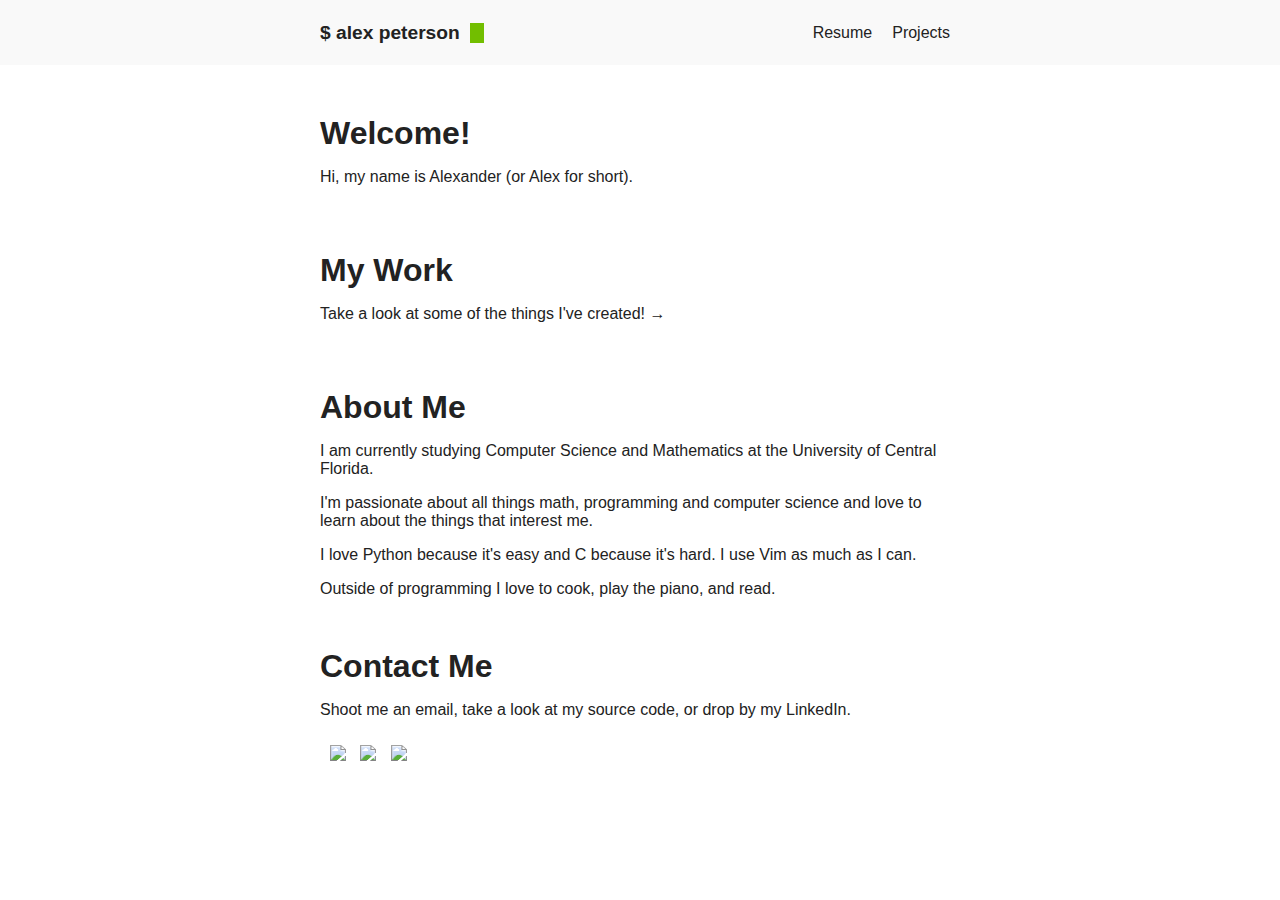
==== index.html @ f60c42a6 "Old changes" ====
<!DOCTYPE html>
<html>
    <head>
        <title>alexander</title>
        <link rel="stylesheet" href="main.css">
    </head>

    <body>
        <div id="head-container">
            <div id="head-content">

                <span id="my-name">
                    <p> $ alex peterson </p>
                </span>

                <span id="links">
                    <a>Resume</a>
                    <a href="project-page.html">Projects</a>
                </span>

            </div>
        </div>

        <div id="body-container">
            <div id="body-content">
                <div id="introduction">
                    <h>Welcome!</h>
                    <p>Hi, my name is Alexander (or Alex for short).</p>
                </div>

                <a href="project-page.html">
                    <div id="projects">
                        <h>My Work</h>
                        <p>Take a look at some of the things I've created! →</p>
                    </div>
                </a>
                
                <div id="about-me">
                    <h>About Me</h>
                    <p>
                        I am currently studying Computer Science and Mathematics at the University 
                        of Central Florida.
                    </p>
                    <p> 
                        I'm passionate about all things math, programming and computer science and 
                        love to learn about the things that interest me. 
                    </p>
                    <p> 
                        I love Python because it's easy and C because it's hard. I use Vim as much as I can.
                    </p>
                    <p>
                        Outside of programming I love to cook, play the piano, and read.
                    </p>
                </div>

                <div id="contact-me">
                    <h>Contact Me</h>
                    <p>Shoot me an email, take a look at my source code, or drop by my LinkedIn.</p>
                    <div id="contact-methods">
                        <a href="mailto:alexpeterson0804@gmail.com"><img src="https://img.icons8.com/ios-filled/50/000000/email.png"/></a>
                        <a href="https://github.com/alexp0804"><img src="https://img.icons8.com/ios-filled/50/000000/github.png"/></a>
                        <a href="https://www.linkedin.com/in/alexp0804/"><img src="https://img.icons8.com/ios-filled/50/000000/linkedin.png"/></a>
                    </div>
                </div>
            </div>
        </div>

    </body>

</html>
---- main.css ----
:root {
    --text-color: #222;
    --secondary-text-color: #111;
    --bg-color: #fff;
    --header-color: #f9f9f9;
    --cursor-color: rgb(114, 190, 0); 
}

@media (prefers-color-scheme: dark) {
    :root {
        --text-color: #bbb;
        --secondary-text-color: #aaa;
        --bg-color: #292a2d;
        --header-color: #222326; 
        --cursor-color: greenyellow;
    }
    #contact-methods img {
        filter: invert(80%);
    }
    hr {
        opacity: 30%;
    }
}

* {
    font-family: -apple-system, BlinkMacSystemFont, "Segoe UI", Helvetica, "Apple Color Emoji", Arial, sans-serif, "Segoe UI Emoji", "Segoe UI Symbol";
}

body {
    background-color: var(--bg-color); 
    margin: 0;
}

#head-container {
    height: 65px;
    display: flex;    
    justify-content: center;

    background-color: var(--header-color);
}

#head-content {
    width: 50%;
    max-width: 790px;
    min-width: 590px;

    display: flex;
    flex-direction: row;
    justify-content: space-between;

    color: var(--text-color);
}

#head-content a {
    text-decoration: none;
    color: var(--text-color);
}

#my-name {
    display: flex;
    justify-content: space-between;
    align-items: center;

    font-size: larger;
    font-weight: bold;
}

#head-content p::after {
    width: 14px;
    height: 20px;
    margin-left: 5px;

    display: inline-block;
    vertical-align: text-bottom;

    content: "";

    background: var(--cursor-color);

    animation: cursor-blink 1.25s steps(2) infinite
}

@keyframes cursor-blink {
    0% {
        opacity: 0%;
    }
}

#links {
    display: flex;
    justify-content: space-between;
    align-items: center;
}

#links a {
    margin: 10px;
    vertical-align: middle;
}

#body-container {
    display: flex;
    justify-content: center;
    margin-top: 50px;
    color: var(--text-color);
}

#body-content {
    width: 50%;
    max-width: 710px;
    min-width: 590px;
}
#body-content h {
    font-size: xx-large;
    font-weight: bolder;
}
#body-content a {
    text-decoration: none;
    display: inline-block;
    color: var(--text-color);
}

#body-content img {
   max-width: 350px;
}

#images {
    display: flex;
    flex-direction: row;
    flex-wrap: wrap;
    justify-content: space-around;
}

#projects, #about-me, #contact-me {
    margin-top: 50px;
    text-decoration: none;
    color: var(--text-color);
}

#contact-methods {
    padding: 10px;
}

#contact-methods a {
    margin: 0px 10px 0px 0px;
}

.project p1 {
    display: block;
    padding-top: 34px;
    font-size:x-large;
}
.project p2 {
    display:block;
    padding-top: 10px;
    line-height: 1.5;
    color: var(--secondary-text-color);
}
.project a {
    display: block;
    padding: 29px 0px 20px 0px;
    text-decoration: none;
    color: var(--text-color);
}

.project img {
    display: block;
    margin-left: auto;
    margin-right: auto;
}

hr {
    width: 98%;
}

#display-canvas {
    margin: 20px 0 10px 0;
    display: flex;
    justify-content: center;
}

canvas {
    width: 90% !important;
    height: 90% !important;
    border: 2px solid;
    border-color: var(--header-color);
}

#button-container {
    display: flex;
    justify-content: center;

}
button, select {
    margin: 10px;
    width: 70px;
    height: 40px;

    color: var(--text-color);
    background-color: var(--header-color);

    border: 2px solid;
    border-color: var(--header-color);
    border-radius: 5px;
}

select {
    width: 90px;
}
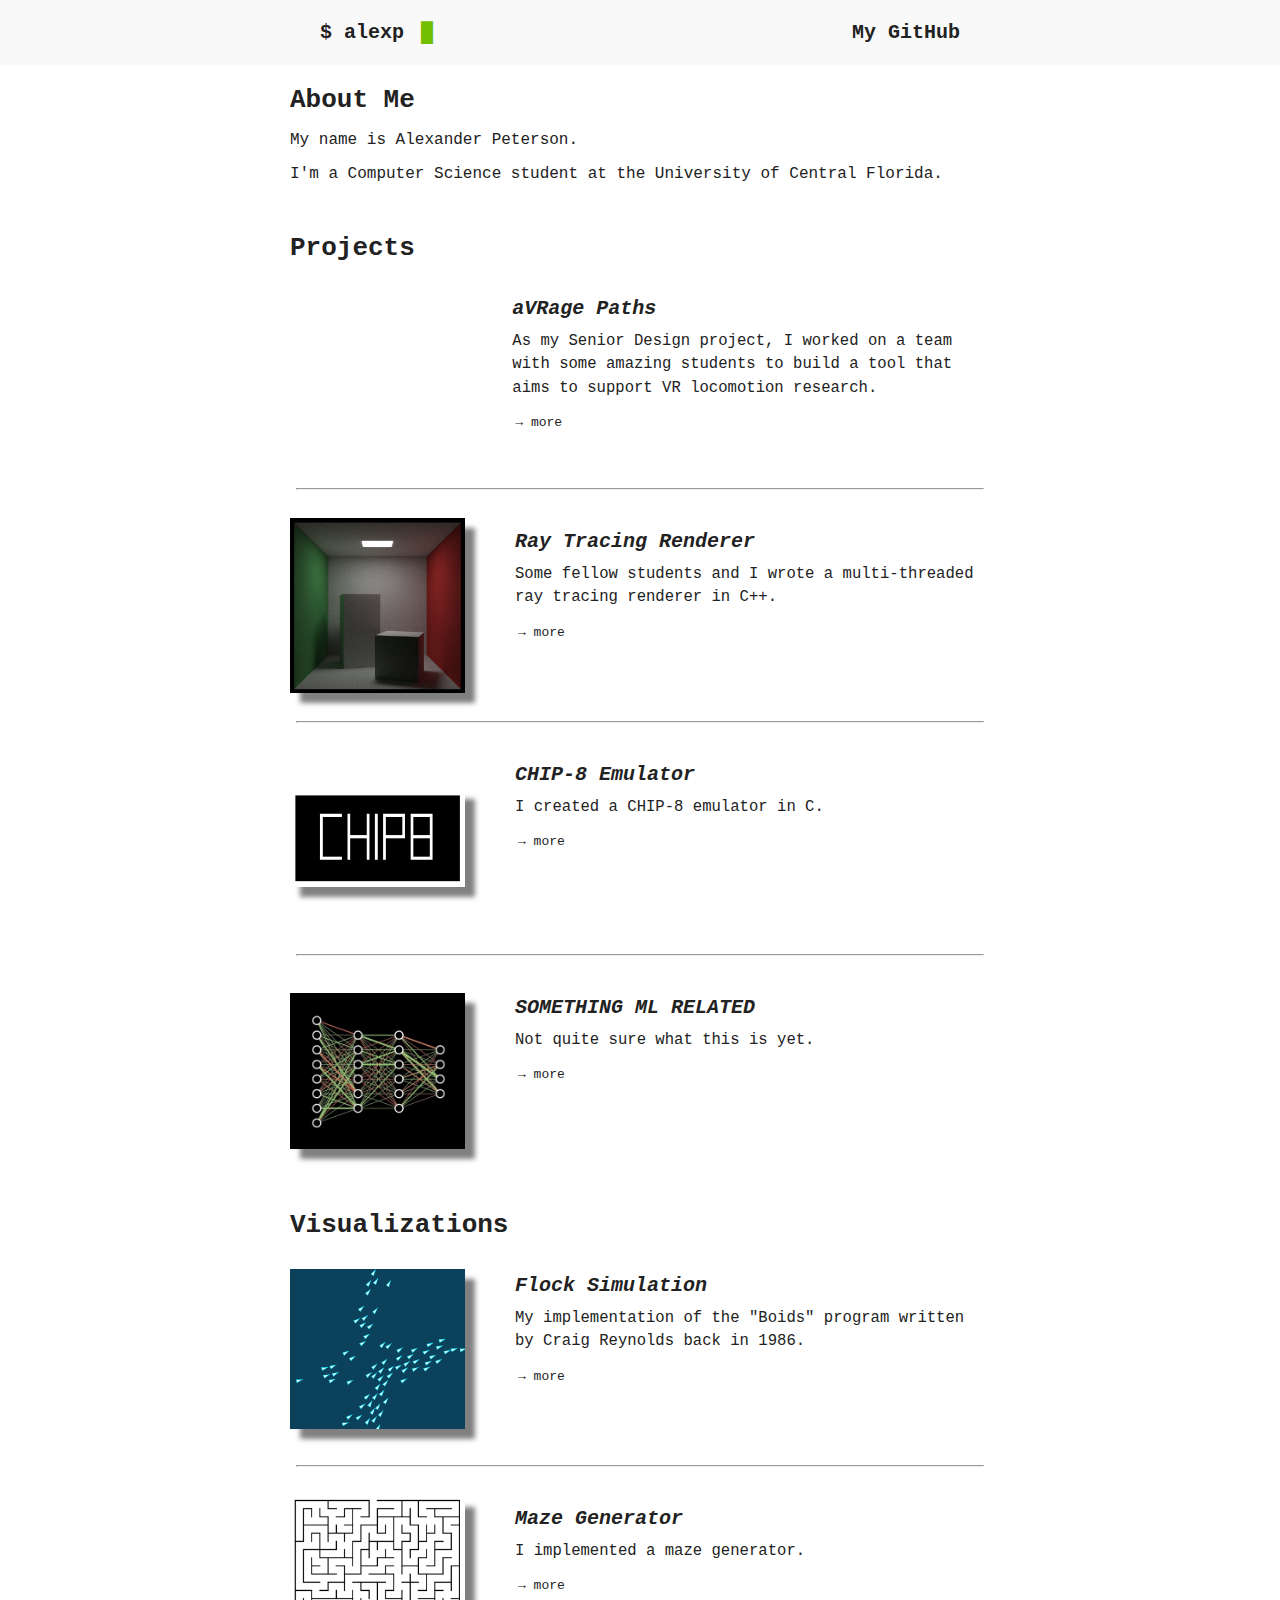
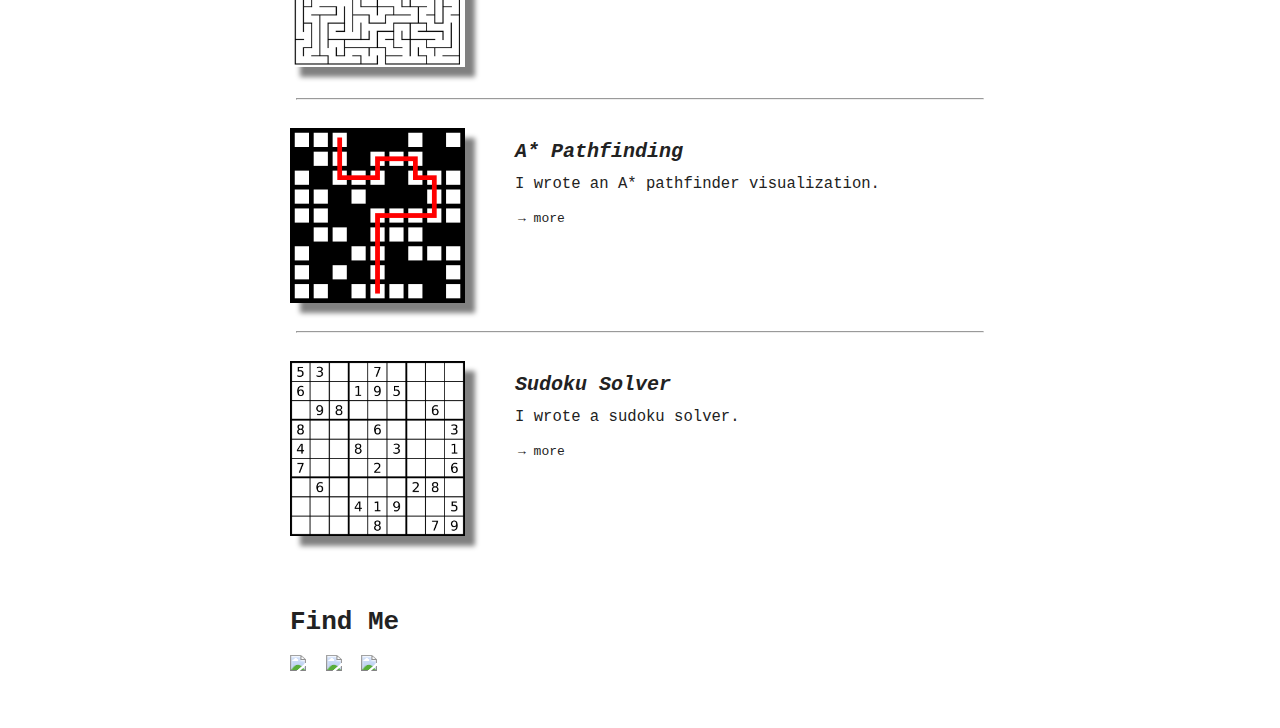
==== commit d256e9da: "Major changes" ====
--- a/index.html
+++ b/index.html
@@ -1,70 +1,165 @@
 <!DOCTYPE html>
 <html>
-    <head>
-        <title>alexander</title>
-        <link rel="stylesheet" href="main.css">
-    </head>
 
-    <body>
-        <div id="head-container">
-            <div id="head-content">
+<head>
+    <title>alexander</title>
+    <link rel="stylesheet" href="main.css">
+</head>
 
-                <span id="my-name">
-                    <p> $ alex peterson </p>
-                </span>
+<body>
+    <div id="head-container">
+        <div id="head-content">
+            <span id="my-name">
+                <p> $ alexp </p>
+            </span>
 
-                <span id="links">
-                    <a>Resume</a>
-                    <a href="project-page.html">Projects</a>
-                </span>
+            <span id="links">
+                <a href="https://github.com/alexp0804/">My GitHub</a>
+            </span>
 
+        </div>
+    </div>
+
+    <div id="body-container">
+        <div id="body-content">
+            <div id="about-me">
+                <h>About Me</h>
+                <p>
+                    My name is Alexander Peterson.
+                </p>
+                <p>
+                    I'm a Computer Science student at the University of Central Florida.
+                </p>
             </div>
-        </div>
 
-        <div id="body-container">
-            <div id="body-content">
-                <div id="introduction">
-                    <h>Welcome!</h>
-                    <p>Hi, my name is Alexander (or Alex for short).</p>
-                </div>
+            <div id="projects">
+                <h>Projects</h>
+            </div>
 
-                <a href="project-page.html">
-                    <div id="projects">
-                        <h>My Work</h>
-                        <p>Take a look at some of the things I've created! →</p>
-                    </div>
-                </a>
-                
-                <div id="about-me">
-                    <h>About Me</h>
-                    <p>
-                        I am currently studying Computer Science and Mathematics at the University 
-                        of Central Florida.
-                    </p>
-                    <p> 
-                        I'm passionate about all things math, programming and computer science and 
-                        love to learn about the things that interest me. 
-                    </p>
-                    <p> 
-                        I love Python because it's easy and C because it's hard. I use Vim as much as I can.
-                    </p>
-                    <p>
-                        Outside of programming I love to cook, play the piano, and read.
-                    </p>
-                </div>
-
-                <div id="contact-me">
-                    <h>Contact Me</h>
-                    <p>Shoot me an email, take a look at my source code, or drop by my LinkedIn.</p>
-                    <div id="contact-methods">
-                        <a href="mailto:alexpeterson0804@gmail.com"><img src="https://img.icons8.com/ios-filled/50/000000/email.png"/></a>
-                        <a href="https://github.com/alexp0804"><img src="https://img.icons8.com/ios-filled/50/000000/github.png"/></a>
-                        <a href="https://www.linkedin.com/in/alexp0804/"><img src="https://img.icons8.com/ios-filled/50/000000/linkedin.png"/></a>
+            <div class="project">
+                <img src="" class="project-img"></img>
+                <div class="project-info">
+                    <p1>aVRage Paths</p1>
+                    <p2>As my Senior Design project, I worked on a team with some amazing students to build a tool that
+                        aims to support VR locomotion research.</p2>
+                    <div>
+                        <a href="" class="Underline-link">→ more</a>
                     </div>
                 </div>
             </div>
+
+            <hr>
+
+            <div class="project">
+                <img src="images/raytracing.png" class="project-img"></img>
+                <div class="project-info">
+                    <p1>Ray Tracing Renderer</p1>
+                    <p2>Some fellow students and I wrote a multi-threaded ray tracing renderer in C++.</p2>
+                    <div>
+                        <a href="" class="Underline-link">→ more</a>
+                    </div>
+                </div>
+            </div>
+
+            <hr>
+
+            <div class="project">
+                <img src="images/chip8.png" class="project-img"></img>
+                <div class="project-info">
+                    <p1>CHIP-8 Emulator</p1>
+                    <p2>I created a CHIP-8 emulator in C.</p2>
+                    <div>
+                        <a href="projects/chip8.html" class="Underline-link">→ more</a>
+                    </div>
+                </div>
+            </div>
+
+            <hr>
+
+            <div class="project">
+                <img src="images/neural-networks.jpg" class="project-img"></img>
+                <div class="project-info">
+                    <p1>SOMETHING ML RELATED</p1>
+                    <p2>Not quite sure what this is yet.</p2>
+                    <div>
+                        <a href="" class="Underline-link">→ more</a>
+                    </div>
+                </div>
+            </div>
+
+
+
+            <br>
+            <br>
+            <h>Visualizations</h>
+
+
+            <div class="project">
+                <img src="images/boids.png" class="project-img"></img>
+                <div class="project-info">
+                    <p1>Flock Simulation</p1>
+                    <p2>My implementation of the "Boids" program written by Craig Reynolds back in 1986.</p2>
+                    <div>
+                        <a href="projects/boids.html" class="Underline-link">→ more</a>
+                    </div>
+                </div>
+            </div>
+
+            <hr>
+
+            <div class="project">
+                <img src="images/maze.png" class="project-img"></img>
+                <div class="project-info">
+                    <p1>Maze Generator</p1>
+                    <p2>I implemented a maze generator.</p2>
+                    <div>
+                        <a href="projects/maze.html" class="Underline-link">→ more</a>
+                    </div>
+                </div>
+            </div>
+
+            <hr>
+
+            <div class="project">
+                <img src="images/pathfinding.png" class="project-img"></img>
+                <div class="project-info">
+                    <p1>A* Pathfinding</p1>
+                    <p2>I wrote an A* pathfinder visualization.</p2>
+                    <div>
+                        <a href="projects/astar.html" class="Underline-link">→ more</a>
+                    </div>
+                </div>
+            </div>
+
+            <hr>
+
+            <div class="project">
+                <img src="images/sudoku.png" class="project-img"></img>
+                <div class="project-info">
+                    <p1>Sudoku Solver</p1>
+                    <p2>I wrote a sudoku solver.</p2>
+                    <div>
+                        <a href="projects/sudoku.html" class="Underline-link">→ more</a>
+                    </div>
+                </div>
+            </div>
+
+            <div id="contact-me">
+                <h>Find Me</h>
+                <br>
+                <br>
+                <div id="contact-methods">
+                    <a href="mailto:alexpeterson0804@gmail.com"><img
+                            src="https://img.icons8.com/ios-filled/50/000000/email.png" /></a>
+                    <a href="https://github.com/alexp0804"><img
+                            src="https://img.icons8.com/ios-filled/50/000000/github.png" /></a>
+                    <a href="https://www.linkedin.com/in/alexp0804/"><img
+                            src="https://img.icons8.com/ios-filled/50/000000/linkedin.png" /></a>
+                </div>
+            </div>
         </div>
+    </div>
 
-    </body>
+</body>
 
-</html>
+</html>--- a/main.css
+++ b/main.css
@@ -1,19 +1,21 @@
 
 :root {
     --text-color: #222;
-    --secondary-text-color: #111;
     --bg-color: #fff;
     --header-color: #f9f9f9;
     --cursor-color: rgb(114, 190, 0); 
+    --shadow-color: grey;
+    --underline-color: rgba(50, 50, 50, 0.624);
 }
 
 @media (prefers-color-scheme: dark) {
     :root {
-        --text-color: #bbb;
-        --secondary-text-color: #aaa;
+        --text-color: #FFFFFF;
         --bg-color: #292a2d;
         --header-color: #222326; 
         --cursor-color: greenyellow;
+        --shadow-color: rgb(16, 16, 16);
+        --underline-color: rgba(255, 255, 255, 0.139);
     }
     #contact-methods img {
         filter: invert(80%);
@@ -24,7 +26,7 @@
 }
 
 * {
-    font-family: -apple-system, BlinkMacSystemFont, "Segoe UI", Helvetica, "Apple Color Emoji", Arial, sans-serif, "Segoe UI Emoji", "Segoe UI Symbol";
+    font-family: monospace;
 }
 
 body {
@@ -34,12 +36,10 @@
 
 #head-container {
     height: 65px;
-    display: flex;    
+    display: flex;
     justify-content: center;
-
     background-color: var(--header-color);
 }
-
 #head-content {
     width: 50%;
     max-width: 790px;
@@ -50,129 +50,147 @@
     justify-content: space-between;
 
     color: var(--text-color);
-}
-
+    text-decoration: none;
+    font-size: x-large;
+    font-weight: bold;
+    align-items: center;
+}
 #head-content a {
-    text-decoration: none;
-    color: var(--text-color);
-}
-
-#my-name {
-    display: flex;
-    justify-content: space-between;
-    align-items: center;
-
-    font-size: larger;
-    font-weight: bold;
-}
-
-#head-content p::after {
+    color: inherit;
+    text-decoration: inherit;
+}
+
+/* Blinking Cursor */
+#my-name p::after {
     width: 14px;
     height: 20px;
+
     margin-left: 5px;
-
-    display: inline-block;
-    vertical-align: text-bottom;
-
-    content: "";
-
-    background: var(--cursor-color);
-
-    animation: cursor-blink 1.25s steps(2) infinite
-}
-
+    vertical-align: text-top;
+
+    color: var(--cursor-color);
+    content: '\2588';
+
+    animation: cursor-blink 1.0s steps(2) infinite
+}
 @keyframes cursor-blink {
     0% {
         opacity: 0%;
     }
 }
 
-#links {
-    display: flex;
-    justify-content: space-between;
-    align-items: center;
-}
-
-#links a {
-    margin: 10px;
-    vertical-align: middle;
+/* Fancy link hover highlighting */
+.Underline-link {
+  display: inline-block;
+  position: relative;
+  color: inherit;
+}
+.Underline-link::after {
+  content: '';
+
+  position: absolute;
+  width: 110%;
+  transform: scaleX(0);
+
+  height: 4px;
+  bottom: 0;
+  left: 0;
+
+  background-color: var(--underline-color);
+
+  transform-origin: bottom right;
+  transition: transform 0.25s ease-out;
+}
+.Underline-link:hover::after {
+  transform: scaleX(1);
+  transform-origin: bottom left;
 }
 
 #body-container {
-    display: flex;
-    justify-content: center;
-    margin-top: 50px;
-    color: var(--text-color);
-}
-
-#body-content {
-    width: 50%;
-    max-width: 710px;
-    min-width: 590px;
+    margin: 0 auto;
+    margin-top: 20px;
+    max-width: 700px;
+    color: var(--text-color);
 }
 #body-content h {
     font-size: xx-large;
     font-weight: bolder;
 }
 #body-content a {
-    text-decoration: none;
     display: inline-block;
-    color: var(--text-color);
-}
-
+}
 #body-content img {
-   max-width: 350px;
-}
-
-#images {
-    display: flex;
-    flex-direction: row;
-    flex-wrap: wrap;
-    justify-content: space-around;
-}
-
+    height: auto;
+    max-width: 350px;
+}
 #projects, #about-me, #contact-me {
     margin-top: 50px;
-    text-decoration: none;
-    color: var(--text-color);
-}
-
-#contact-methods {
-    padding: 10px;
-}
-
-#contact-methods a {
-    margin: 0px 10px 0px 0px;
-}
-
+    font-size: large;
+}
+#about-me {
+    margin-top: 0px;
+}
+
+/* Individual project section */
+.project {
+    display: flex;
+    justify-content: space-around; 
+    min-height: 218px;
+}
+.project-info {
+    margin-left: 50px;
+    width: 485px;
+    display: flex;
+    flex-direction: column;
+}
+.project-img {
+    margin: auto;
+    box-shadow: 10px 10px 5px var(--shadow-color);
+}
 .project p1 {
     display: block;
     padding-top: 34px;
-    font-size:x-large;
+    font-size: x-large;
+    font-style: italic;
+    font-weight: bold;
 }
 .project p2 {
-    display:block;
+    display: block;
     padding-top: 10px;
+    font-size: larger;
     line-height: 1.5;
-    color: var(--secondary-text-color);
+    color: var(--text-color);
 }
 .project a {
     display: block;
-    padding: 29px 0px 20px 0px;
+    padding: 15px 0px 15px 3px;
     text-decoration: none;
     color: var(--text-color);
 }
-
 .project img {
-    display: block;
-    margin-left: auto;
-    margin-right: auto;
+    width: 175px;
+    height: 175px;
+}
+.project-page-description {
+    font-size: larger;
+}
+
+#contact-me {
+    padding-bottom: 50px;
+}
+#contact-methods a {
+    margin: 0px 10px 0px 0px;
 }
 
 hr {
     width: 98%;
 }
 
+#images {
+    display: flex;
+    flex-wrap: wrap;
+}
+
 #display-canvas {
     margin: 20px 0 10px 0;
     display: flex;
@@ -180,7 +198,8 @@
 }
 
 canvas {
-    width: 90% !important;
+    width: 700;
+    /* width: 90% !important; */
     height: 90% !important;
     border: 2px solid;
     border-color: var(--header-color);
@@ -203,7 +222,6 @@
     border-color: var(--header-color);
     border-radius: 5px;
 }
-
 select {
     width: 90px;
 }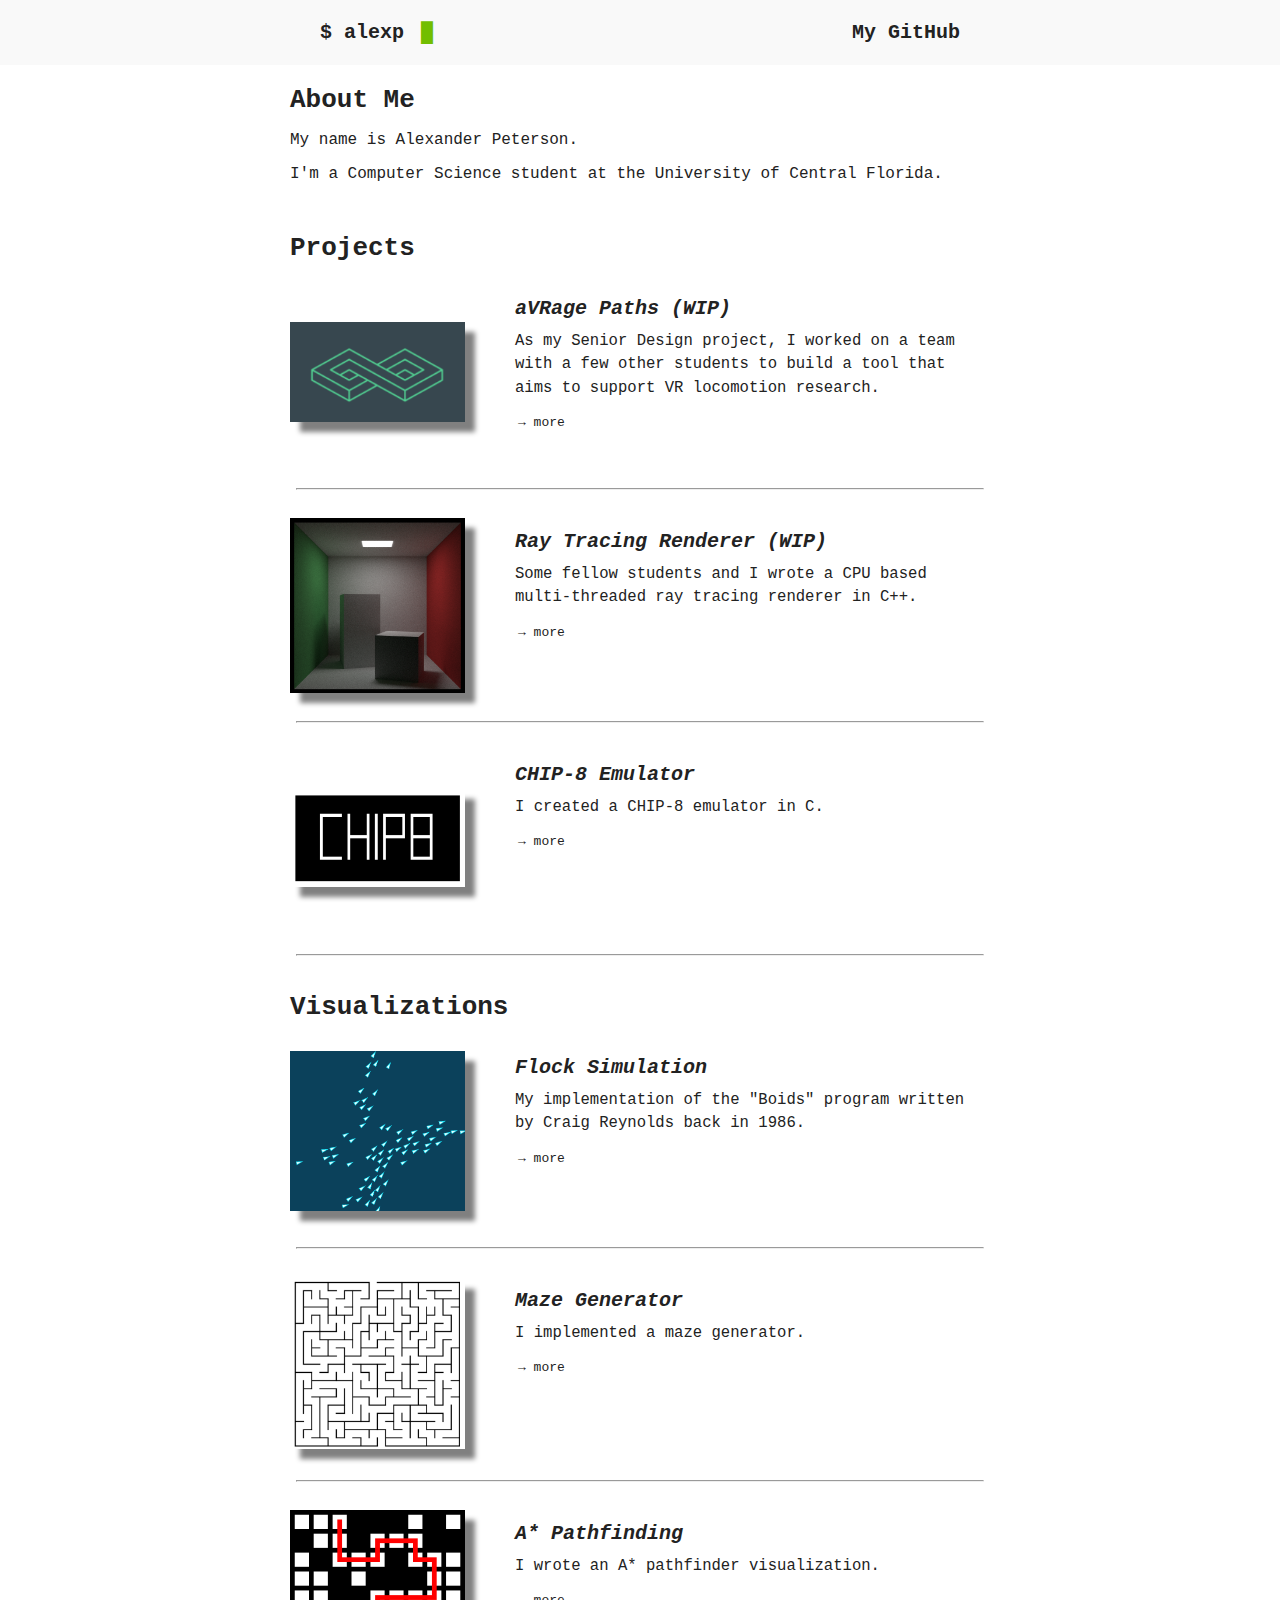
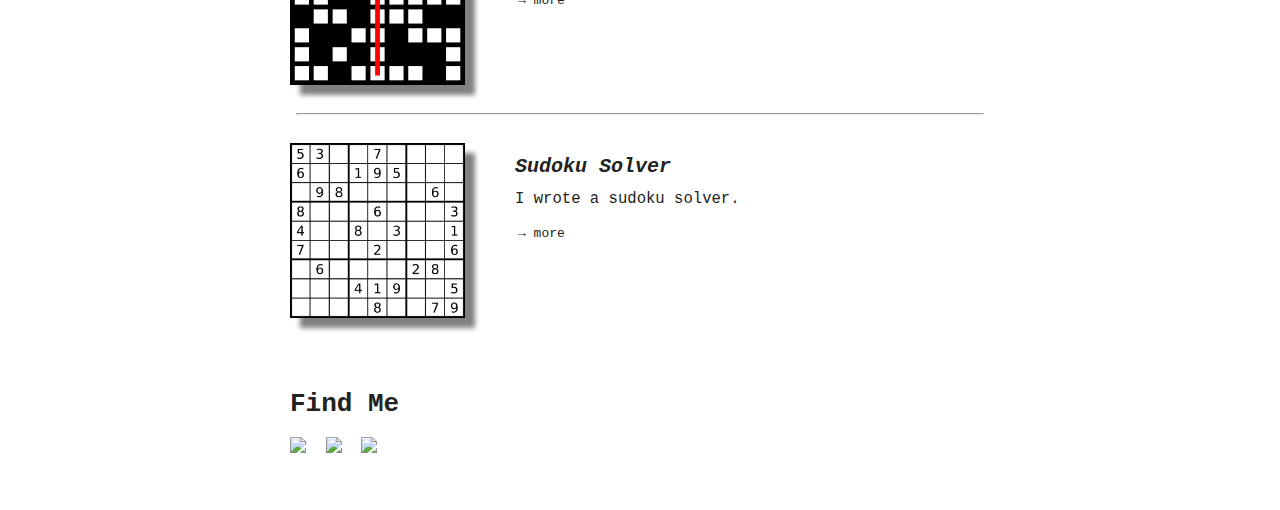
==== commit b1b0016b: "Code polish" ====
--- a/index.html
+++ b/index.html
@@ -37,10 +37,10 @@
             </div>
 
             <div class="project">
-                <img src="" class="project-img"></img>
+                <img src="images/averagepaths.png" class="project-img"></img>
                 <div class="project-info">
-                    <p1>aVRage Paths</p1>
-                    <p2>As my Senior Design project, I worked on a team with some amazing students to build a tool that
+                    <p1>aVRage Paths (WIP)</p1>
+                    <p2>As my Senior Design project, I worked on a team with a few other students to build a tool that
                         aims to support VR locomotion research.</p2>
                     <div>
                         <a href="" class="Underline-link">→ more</a>
@@ -53,8 +53,8 @@
             <div class="project">
                 <img src="images/raytracing.png" class="project-img"></img>
                 <div class="project-info">
-                    <p1>Ray Tracing Renderer</p1>
-                    <p2>Some fellow students and I wrote a multi-threaded ray tracing renderer in C++.</p2>
+                    <p1>Ray Tracing Renderer (WIP)</p1>
+                    <p2>Some fellow students and I wrote a CPU based multi-threaded ray tracing renderer in C++.</p2>
                     <div>
                         <a href="" class="Underline-link">→ more</a>
                     </div>
@@ -76,18 +76,16 @@
 
             <hr>
 
-            <div class="project">
-                <img src="images/neural-networks.jpg" class="project-img"></img>
+            <!-- <div class="project">
+                <img src="" class="project-img"></img>
                 <div class="project-info">
-                    <p1>SOMETHING ML RELATED</p1>
-                    <p2>Not quite sure what this is yet.</p2>
+                    <p1>Some ML thing</p1>
+                    <p2>IDK yet</p2>
                     <div>
                         <a href="" class="Underline-link">→ more</a>
                     </div>
                 </div>
-            </div>
-
-
+            </div> -->
 
             <br>
             <br>
@@ -162,4 +160,4 @@
 
 </body>
 
-</html>+</html>
--- a/main.css
+++ b/main.css
@@ -223,5 +223,5 @@
     border-radius: 5px;
 }
 select {
-    width: 90px;
+    width: 100px;
 }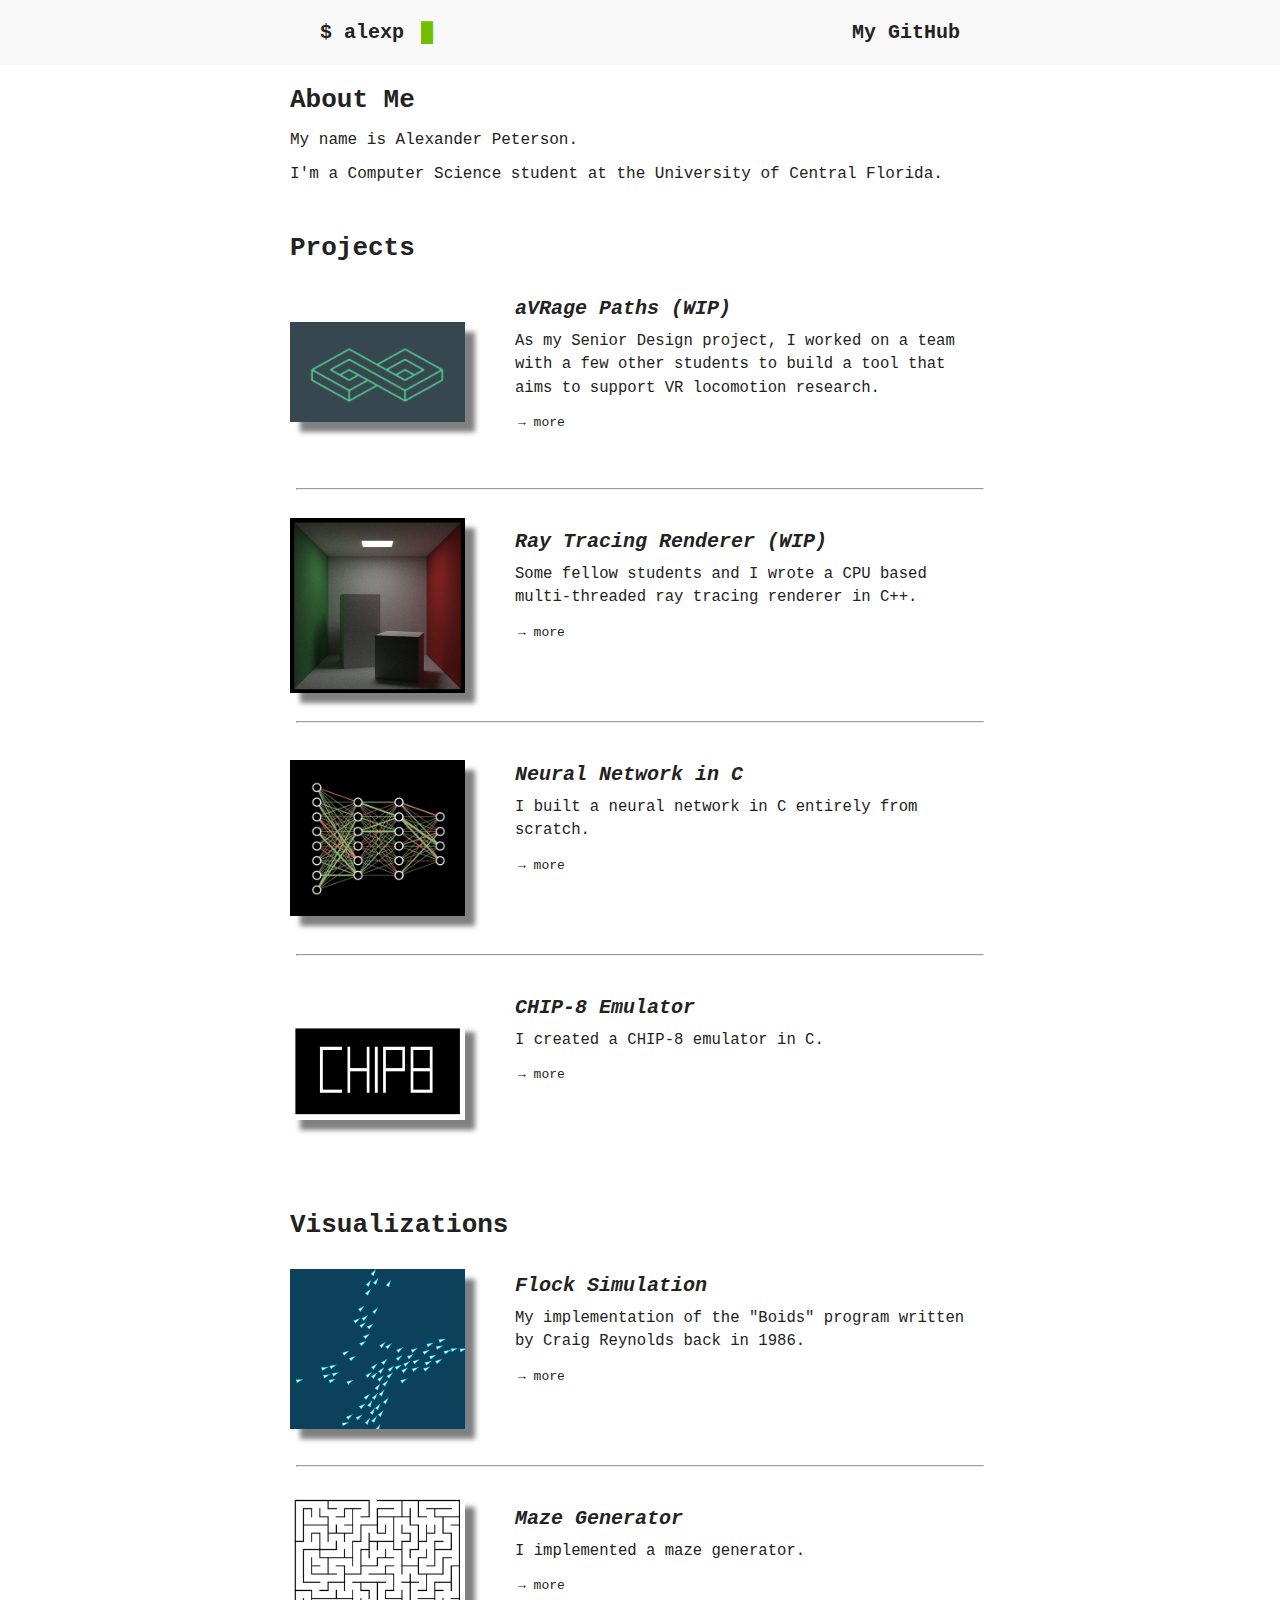
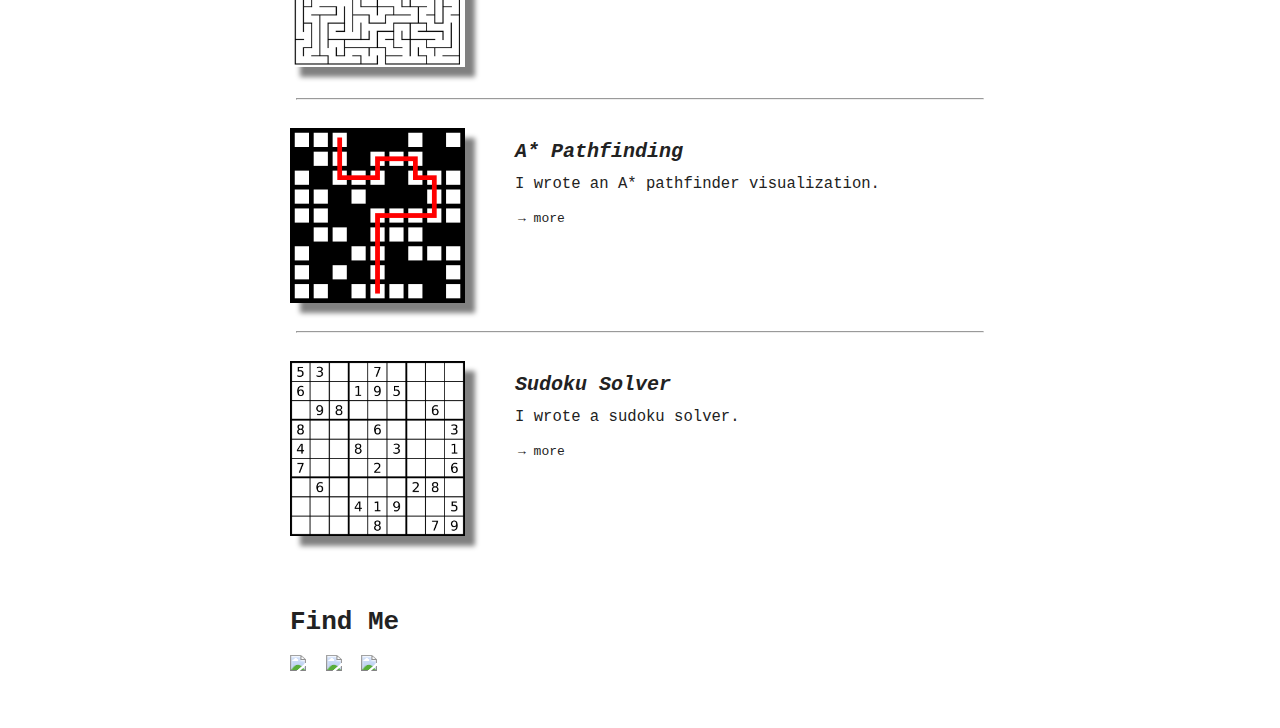
==== commit e6fe9b37: "Add neural network project" ====
--- a/index.html
+++ b/index.html
@@ -63,6 +63,20 @@
 
             <hr>
 
+
+            <div class="project">
+                <img src="images/neural-networks.jpg" class="project-img"></img>
+                <div class="project-info">
+                    <p1>Neural Network in C</p1>
+                    <p2>I built a neural network in C entirely from scratch.</p2>
+                    <div>
+                        <a href="projects/neural-net.html" class="Underline-link">→ more</a>
+                    </div>
+                </div>
+            </div>
+
+            <hr>
+
             <div class="project">
                 <img src="images/chip8.png" class="project-img"></img>
                 <div class="project-info">
@@ -73,20 +87,6 @@
                     </div>
                 </div>
             </div>
-
-            <hr>
-
-            <!-- <div class="project">
-                <img src="" class="project-img"></img>
-                <div class="project-info">
-                    <p1>Some ML thing</p1>
-                    <p2>IDK yet</p2>
-                    <div>
-                        <a href="" class="Underline-link">→ more</a>
-                    </div>
-                </div>
-            </div> -->
-
             <br>
             <br>
             <h>Visualizations</h>
--- a/main.css
+++ b/main.css
@@ -118,10 +118,13 @@
 }
 #body-content a {
     display: inline-block;
+    color: inherit;
 }
 #body-content img {
+    max-width: 900px;
     height: auto;
-    max-width: 350px;
+    display: flex;
+    object-fit: contain;
 }
 #projects, #about-me, #contact-me {
     margin-top: 50px;
@@ -188,7 +191,11 @@
 
 #images {
     display: flex;
+    flex-direction: column;
+    align-content: center;
+    align-items: center;
     flex-wrap: wrap;
+    max-width: 100%;
 }
 
 #display-canvas {
@@ -199,7 +206,6 @@
 
 canvas {
     width: 700;
-    /* width: 90% !important; */
     height: 90% !important;
     border: 2px solid;
     border-color: var(--header-color);
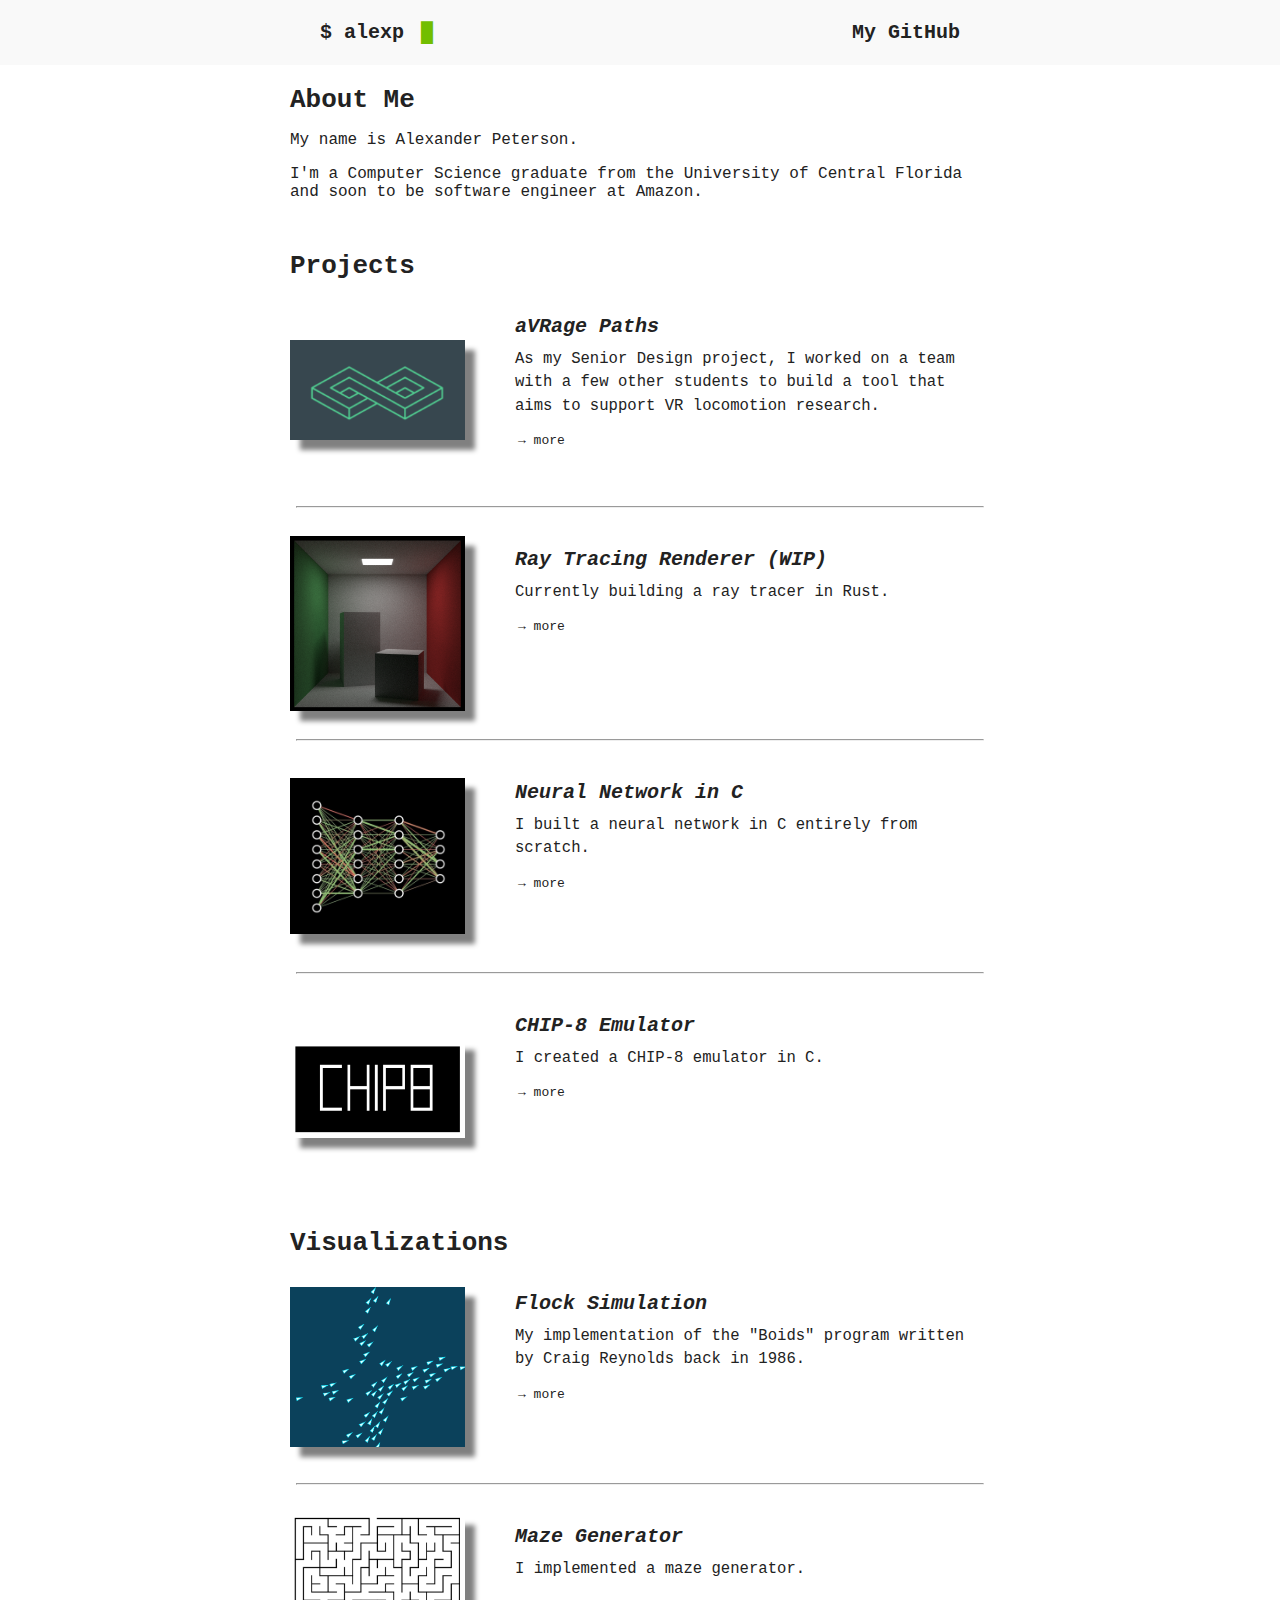
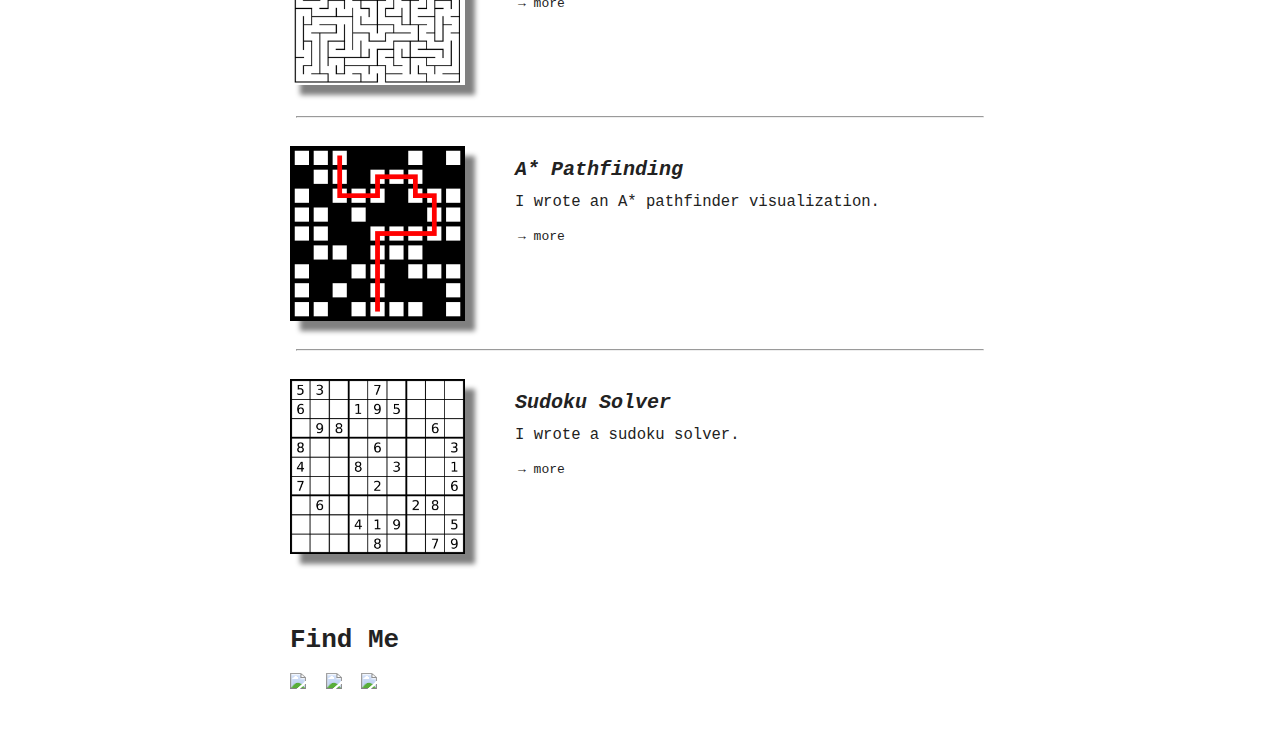
==== commit 2e9fa8f4: "Add aVRage paths" ====
--- a/index.html
+++ b/index.html
@@ -28,7 +28,7 @@
                     My name is Alexander Peterson.
                 </p>
                 <p>
-                    I'm a Computer Science student at the University of Central Florida.
+                    I'm a Computer Science graduate from the University of Central Florida and soon to be software engineer at Amazon.
                 </p>
             </div>
 
@@ -39,11 +39,11 @@
             <div class="project">
                 <img src="images/averagepaths.png" class="project-img"></img>
                 <div class="project-info">
-                    <p1>aVRage Paths (WIP)</p1>
+                    <p1>aVRage Paths</p1>
                     <p2>As my Senior Design project, I worked on a team with a few other students to build a tool that
                         aims to support VR locomotion research.</p2>
                     <div>
-                        <a href="" class="Underline-link">→ more</a>
+                        <a href="projects/avragepaths.html" class="Underline-link">→ more</a>
                     </div>
                 </div>
             </div>
@@ -54,7 +54,7 @@
                 <img src="images/raytracing.png" class="project-img"></img>
                 <div class="project-info">
                     <p1>Ray Tracing Renderer (WIP)</p1>
-                    <p2>Some fellow students and I wrote a CPU based multi-threaded ray tracing renderer in C++.</p2>
+                    <p2>Currently building a ray tracer in Rust.</p2>
                     <div>
                         <a href="" class="Underline-link">→ more</a>
                     </div>
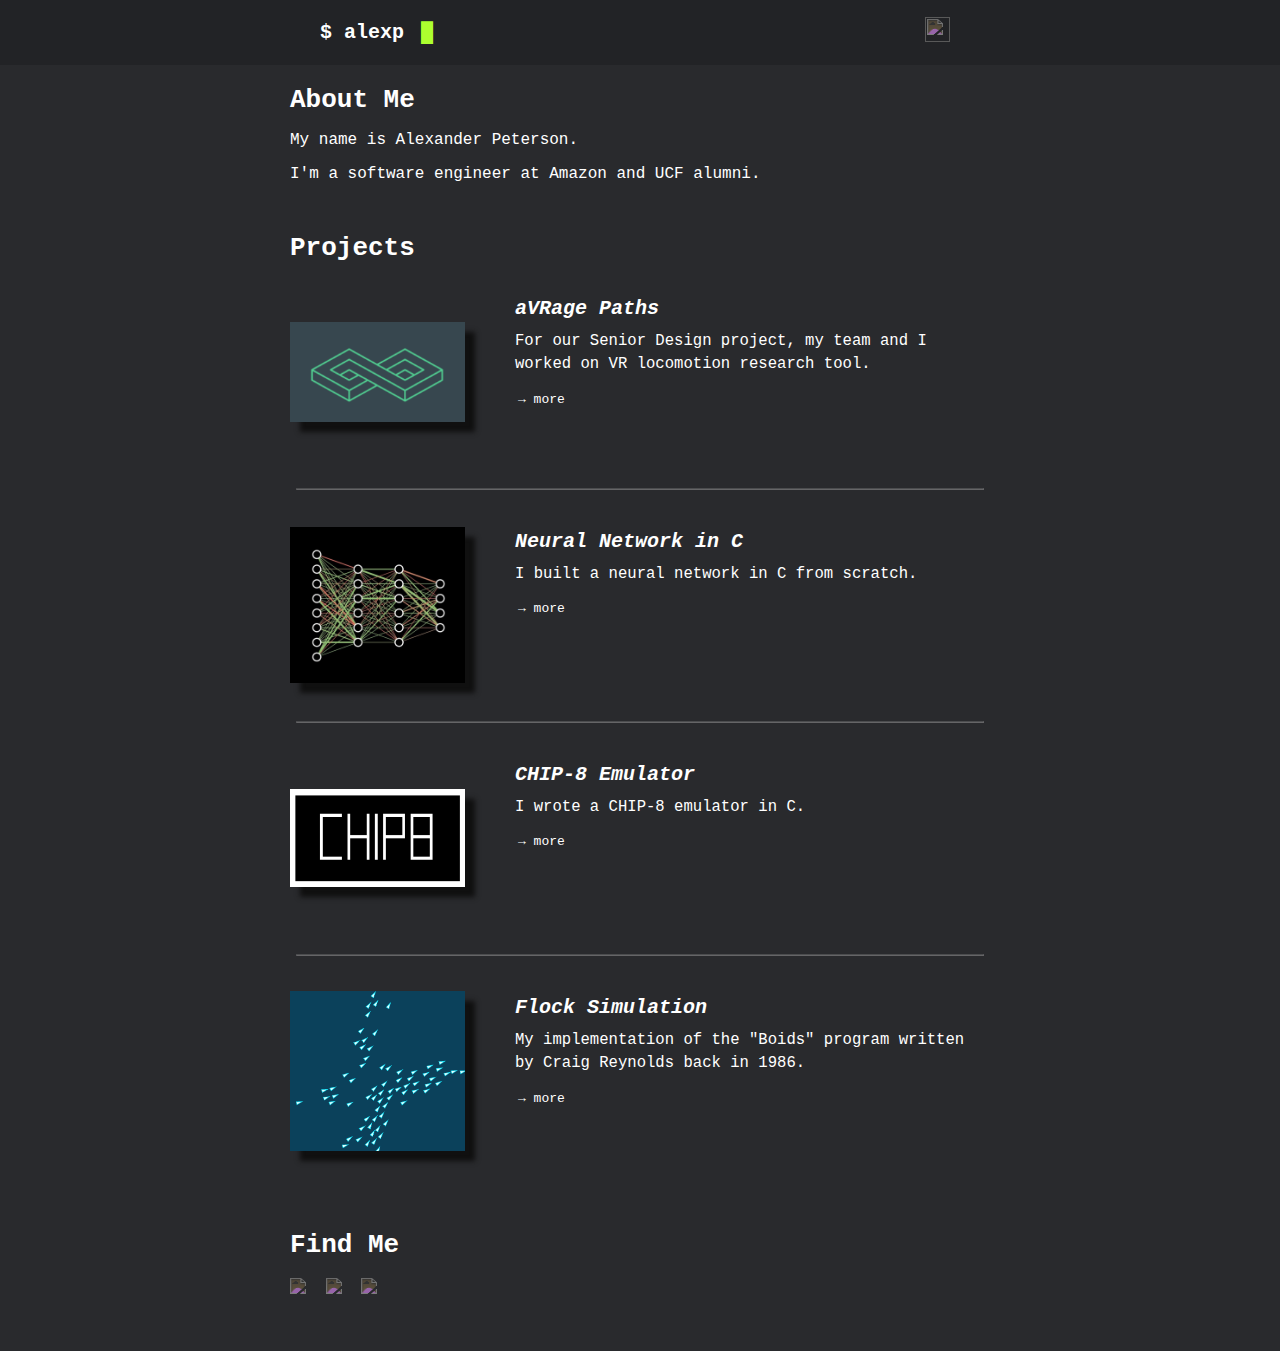
==== commit 13a95304: "Content changes" ====
--- a/index.html
+++ b/index.html
@@ -14,7 +14,11 @@
             </span>
 
             <span id="links">
-                <a href="https://github.com/alexp0804/">My GitHub</a>
+                <div id="contact-methods">
+                    <a href="mailto:for.alexpeterson@gmail.com">
+                        <img height="25" width="25"
+                            src="https://img.icons8.com/ios-filled/50/new-post.png" /></a>
+                </div>
             </span>
 
         </div>
@@ -28,7 +32,7 @@
                     My name is Alexander Peterson.
                 </p>
                 <p>
-                    I'm a Computer Science graduate from the University of Central Florida and soon to be software engineer at Amazon.
+                    I'm a software engineer at Amazon and UCF alumni.
                 </p>
             </div>
 
@@ -40,8 +44,8 @@
                 <img src="images/averagepaths.png" class="project-img"></img>
                 <div class="project-info">
                     <p1>aVRage Paths</p1>
-                    <p2>As my Senior Design project, I worked on a team with a few other students to build a tool that
-                        aims to support VR locomotion research.</p2>
+                    <p2>For our Senior Design project, my team and I worked on VR locomotion research tool.
+                        </p2>
                     <div>
                         <a href="projects/avragepaths.html" class="Underline-link">→ more</a>
                     </div>
@@ -51,24 +55,10 @@
             <hr>
 
             <div class="project">
-                <img src="images/raytracing.png" class="project-img"></img>
-                <div class="project-info">
-                    <p1>Ray Tracing Renderer (WIP)</p1>
-                    <p2>Currently building a ray tracer in Rust.</p2>
-                    <div>
-                        <a href="" class="Underline-link">→ more</a>
-                    </div>
-                </div>
-            </div>
-
-            <hr>
-
-
-            <div class="project">
                 <img src="images/neural-networks.jpg" class="project-img"></img>
                 <div class="project-info">
                     <p1>Neural Network in C</p1>
-                    <p2>I built a neural network in C entirely from scratch.</p2>
+                    <p2>I built a neural network in C from scratch.</p2>
                     <div>
                         <a href="projects/neural-net.html" class="Underline-link">→ more</a>
                     </div>
@@ -81,16 +71,14 @@
                 <img src="images/chip8.png" class="project-img"></img>
                 <div class="project-info">
                     <p1>CHIP-8 Emulator</p1>
-                    <p2>I created a CHIP-8 emulator in C.</p2>
+                    <p2>I wrote a CHIP-8 emulator in C.</p2>
                     <div>
                         <a href="projects/chip8.html" class="Underline-link">→ more</a>
                     </div>
                 </div>
             </div>
-            <br>
-            <br>
-            <h>Visualizations</h>
 
+            <hr>
 
             <div class="project">
                 <img src="images/boids.png" class="project-img"></img>
@@ -103,52 +91,13 @@
                 </div>
             </div>
 
-            <hr>
-
-            <div class="project">
-                <img src="images/maze.png" class="project-img"></img>
-                <div class="project-info">
-                    <p1>Maze Generator</p1>
-                    <p2>I implemented a maze generator.</p2>
-                    <div>
-                        <a href="projects/maze.html" class="Underline-link">→ more</a>
-                    </div>
-                </div>
-            </div>
-
-            <hr>
-
-            <div class="project">
-                <img src="images/pathfinding.png" class="project-img"></img>
-                <div class="project-info">
-                    <p1>A* Pathfinding</p1>
-                    <p2>I wrote an A* pathfinder visualization.</p2>
-                    <div>
-                        <a href="projects/astar.html" class="Underline-link">→ more</a>
-                    </div>
-                </div>
-            </div>
-
-            <hr>
-
-            <div class="project">
-                <img src="images/sudoku.png" class="project-img"></img>
-                <div class="project-info">
-                    <p1>Sudoku Solver</p1>
-                    <p2>I wrote a sudoku solver.</p2>
-                    <div>
-                        <a href="projects/sudoku.html" class="Underline-link">→ more</a>
-                    </div>
-                </div>
-            </div>
-
             <div id="contact-me">
                 <h>Find Me</h>
                 <br>
                 <br>
                 <div id="contact-methods">
-                    <a href="mailto:alexpeterson0804@gmail.com"><img
-                            src="https://img.icons8.com/ios-filled/50/000000/email.png" /></a>
+                    <a href="mailto:for.alexpeterson@gmail.com"><img
+                            src="https://img.icons8.com/ios-filled/50/new-post.png" /></a>
                     <a href="https://github.com/alexp0804"><img
                             src="https://img.icons8.com/ios-filled/50/000000/github.png" /></a>
                     <a href="https://www.linkedin.com/in/alexp0804/"><img
--- a/main.css
+++ b/main.css
@@ -1,28 +1,19 @@
 
 :root {
-    --text-color: #222;
-    --bg-color: #fff;
-    --header-color: #f9f9f9;
-    --cursor-color: rgb(114, 190, 0); 
-    --shadow-color: grey;
-    --underline-color: rgba(50, 50, 50, 0.624);
-}
-
-@media (prefers-color-scheme: dark) {
-    :root {
-        --text-color: #FFFFFF;
-        --bg-color: #292a2d;
-        --header-color: #222326; 
-        --cursor-color: greenyellow;
-        --shadow-color: rgb(16, 16, 16);
-        --underline-color: rgba(255, 255, 255, 0.139);
-    }
-    #contact-methods img {
-        filter: invert(80%);
-    }
-    hr {
-        opacity: 30%;
-    }
+    --text-color: #FFFFFF;
+    --bg-color: #292a2d;
+    --header-color: #222326;
+    --cursor-color: greenyellow;
+    --shadow-color: rgb(16, 16, 16);
+    --underline-color: rgba(255, 255, 255, 0.139);
+}
+
+#contact-methods img {
+    filter: invert(80%);
+}
+
+hr {
+    opacity: 30%;
 }
 
 * {
@@ -30,7 +21,7 @@
 }
 
 body {
-    background-color: var(--bg-color); 
+    background-color: var(--bg-color);
     margin: 0;
 }
 
@@ -137,7 +128,7 @@
 /* Individual project section */
 .project {
     display: flex;
-    justify-content: space-around; 
+    justify-content: space-around;
     min-height: 218px;
 }
 .project-info {
@@ -230,4 +221,4 @@
 }
 select {
     width: 100px;
-}+}
